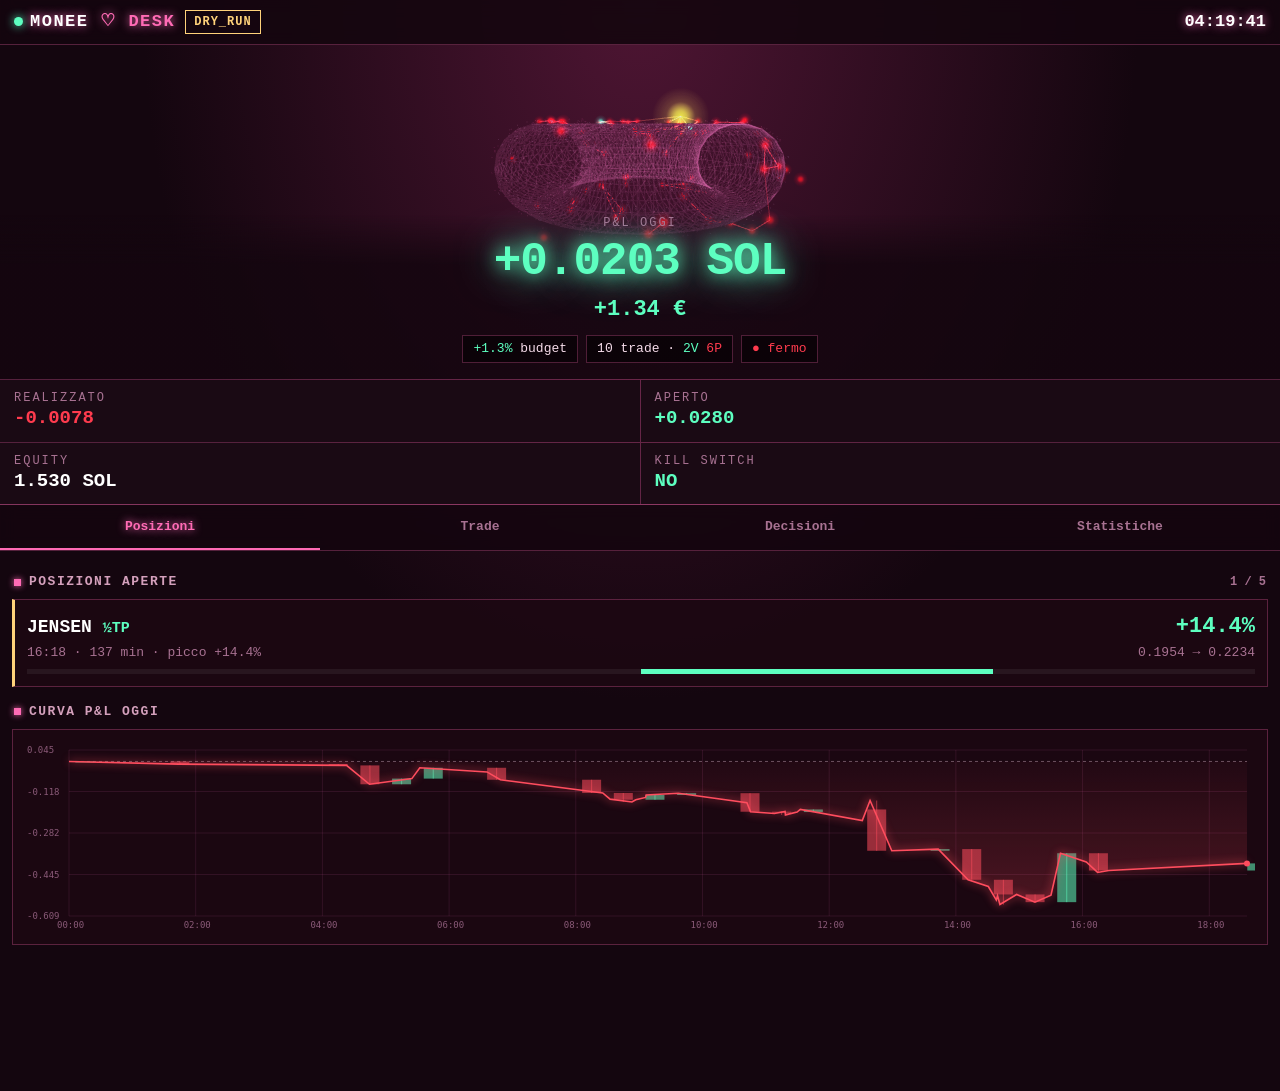
==== cel.html @ c0665f00 "feat: monee live dashboard" ====
<!doctype html><html lang="it"><head><meta charset="utf-8"><link rel="icon" href="data:,"><script>(function(){var q=new URLSearchParams(location.search),t=q.get('theme');if(t==='neon'||t==='pink')localStorage.setItem('monee_theme',t);t=localStorage.getItem('monee_theme')||'pink';document.documentElement.dataset.theme=t;})();
window.toggleTheme=function(){localStorage.setItem('monee_theme',document.documentElement.dataset.theme==='neon'?'pink':'neon');var u=new URL(location);u.searchParams.delete('theme');location.replace(u);};</script>
<meta name="viewport" content="width=device-width,initial-scale=1,viewport-fit=cover"><meta name="theme-color" content="#14060f">
<meta name="apple-mobile-web-app-capable" content="yes"><title>MONEE · CEL</title>
<link rel="stylesheet" href="cel.css"></head><body>
<div id="splash"><div class="sp-in"><div class="sp-logo">MONEE <span class="blossom blossom-slot">✿</span><br>PUMP.FUN DESK <span class="sparkle">✨</span></div><pre id="sp-log"></pre><div class="sp-bar"><i></i></div></div></div>
<header>
 <div class="brand"><i class="dot"></i>MONEE <span class="heart">♡</span> <span>DESK</span></div>
 <b id="mode" class="badge">—</b>
 <div class="clock" id="clock">--:--:--</div>
</header>
<section class="hero">
 <div id="torus"></div>
 <div class="hero-in">
  <label>P&L OGGI</label>
  <div class="big" id="pnl-sol">—</div>
  <div class="eur" id="pnl-eur">—</div>
  <div class="chips"><span id="c-pct">—</span><span id="c-wl">—</span><span id="c-alive">—</span></div>
 </div>
</section>
<div class="kpis">
 <div><label>REALIZZATO</label><b id="real">—</b></div><div><label>APERTO</label><b id="unreal">—</b></div>
 <div><label>EQUITY</label><b id="equity">—</b></div><div><label>KILL SWITCH</label><b id="kill">—</b></div>
</div>
<nav id="tabs"><button data-i="0" class="on">Posizioni</button><button data-i="1">Trade</button><button data-i="2">Decisioni</button><button data-i="3">Statistiche</button></nav>
<main id="pager">
 <section class="page" id="pg-pos"><h3>Posizioni aperte <em id="npos"></em></h3><div id="pos"></div>
  <h3>Curva P&L oggi</h3><div class="card"><canvas id="eq"></canvas></div></section>
 <section class="page"><h3>Trade chiusi <em id="ntr"></em></h3><div id="trades"></div></section>
 <section class="page"><h3>Funnel decisioni oggi</h3><div class="card" id="funnel"></div><h3>Ultime decisioni</h3><div id="dec"></div></section>
 <section class="page"><h3>Per strategia</h3><div id="strat"></div><h3>Rendimenti trade di oggi</h3><div class="card"><canvas id="hist"></canvas></div>
  <h3>Regole attive</h3><div class="card rules" id="rules"></div>
  <h3>Bot</h3><div class="card rules" id="sys"></div>
  <a class="switch" href="index.html?v=pc">🖥 Versione PC</a><a class="switch" href="#" onclick="toggleTheme();return false">♡ / ◆ Cambia tema</a></section>
</main>
<script type="module" src="cel.js"></script>
</body></html>
---- cel.css ----
:root{
  --bg:#14060f;--glow:#4e1533;--pn:rgba(28,8,18,.86);--bd:rgba(255,105,180,.28);--tx:#f6dcea;--mut:#a87292;
  --g:#5dffc0;--r:#ff3b4e;--c:#ff6bb5;--b:#c9a2ff;--y:#ffd27a;
  --h3:#d4a0bc;--row:rgba(255,105,180,.1);--headbg:rgba(20,6,15,.9);--kbg:#1a0a14;
  --herofade:linear-gradient(180deg,transparent,rgba(20,6,15,.85) 30%);
  --fnin:linear-gradient(90deg,var(--c),rgba(255,107,181,.25));--feedmut:#c498b0;--bartrack:rgba(255,107,181,.16);--splash:#10040a;
}
[data-theme="neon"]{
  --bg:#020509;--glow:#07213f;--pn:rgba(6,14,24,.85);--bd:rgba(0,170,255,.25);--tx:#cfe3f2;--mut:#5f7d93;
  --g:#00ff9c;--r:#ff2d55;--c:#18e0ff;--b:#2f7bff;--y:#ffd23f;
  --h3:#8fb7d3;--row:rgba(0,170,255,.1);--headbg:rgba(2,5,9,.88);--kbg:#040b14;
  --herofade:linear-gradient(180deg,transparent,rgba(2,5,9,.85) 30%);
  --fnin:linear-gradient(90deg,var(--c),rgba(24,224,255,.2));--feedmut:#8aa6bb;--bartrack:rgba(24,224,255,.15);--splash:#000;
}
*{box-sizing:border-box;margin:0;padding:0;-webkit-tap-highlight-color:transparent}
html,body{background:var(--bg);color:var(--tx);font:16px/1.35 "JetBrains Mono",ui-monospace,Menlo,Consolas,monospace;overscroll-behavior-y:none}
body{background:radial-gradient(ellipse at 50% 0%,var(--glow) 0%,var(--bg) 55%) fixed;padding-bottom:env(safe-area-inset-bottom)}
.up{color:var(--g)!important}.dn{color:var(--r)!important}.yel{color:var(--y)!important}.mut{color:var(--mut)}.flat{color:var(--tx)}
header{position:sticky;top:0;z-index:20;display:flex;align-items:center;gap:10px;padding:calc(env(safe-area-inset-top) + 10px) 14px 10px;background:var(--headbg);backdrop-filter:blur(8px);border-bottom:1px solid var(--bd)}
.brand{font-weight:800;font-size:17px;letter-spacing:1.5px;color:#fff;text-shadow:0 0 10px var(--c)}.brand span{color:var(--c)}
.dot{display:inline-block;width:9px;height:9px;border-radius:50%;background:var(--g);box-shadow:0 0 10px var(--g);margin-right:7px;animation:bl 1.2s infinite}@keyframes bl{50%{opacity:.25}}
.badge{font-size:12px;padding:3px 8px;border:1px solid var(--y);color:var(--y);letter-spacing:1px}.badge.live{border-color:var(--r);color:var(--r);animation:bl 1s infinite}
.clock{margin-left:auto;font-size:17px;font-weight:700;color:#fff;text-shadow:0 0 10px var(--c)}
.hero{position:relative;overflow:hidden;border-bottom:1px solid var(--bd);padding-top:170px}
#torus{position:absolute;left:0;right:0;top:0;height:230px;opacity:.9}#torus canvas{position:absolute;inset:0}
.labels3d{position:absolute;inset:0;pointer-events:none}.l3{position:absolute;left:0;top:0;font-size:11px;color:var(--y);background:rgba(0,0,0,.6);border:1px solid color-mix(in srgb,var(--y) 50%,transparent);padding:1px 4px;white-space:nowrap}
.hero-in{position:relative;text-align:center;pointer-events:none;padding:0 8px 16px;background:var(--herofade)}
.hero label,.kpis label{display:block;font-size:12px;letter-spacing:2px;color:var(--mut)}
.big{font-size:46px;font-weight:800;letter-spacing:-1px;text-shadow:0 0 18px currentColor,0 0 44px currentColor}
.eur{font-size:22px;font-weight:700;margin-top:2px}
.chips{display:flex;gap:8px;justify-content:center;margin-top:10px;flex-wrap:wrap}.chips>span{font-size:13px;padding:4px 10px;border:1px solid var(--bd);background:rgba(0,0,0,.55)}
.kpis{display:grid;grid-template-columns:1fr 1fr;gap:1px;background:var(--bd);border-bottom:1px solid var(--bd)}
.kpis div{background:var(--kbg);padding:10px 14px}.kpis b{font-size:19px;color:#fff}
nav{position:sticky;top:calc(env(safe-area-inset-top) + 51px);z-index:19;display:grid;grid-template-columns:repeat(4,1fr);background:var(--headbg);backdrop-filter:blur(8px);border-bottom:1px solid var(--bd)}
nav button{background:none;border:0;color:var(--mut);font:600 13px "JetBrains Mono",monospace;padding:14px 2px;border-bottom:2px solid transparent}
nav button.on{color:var(--c);border-bottom-color:var(--c);text-shadow:0 0 8px var(--c)}
#pager{display:flex;align-items:flex-start;transition:height .2s;overflow-x:auto;scroll-snap-type:x mandatory;scrollbar-width:none}#pager::-webkit-scrollbar{display:none}
.page{flex:0 0 100%;scroll-snap-align:start;padding:6px 12px 30px;min-height:60vh}
h3{font-size:13px;letter-spacing:1.5px;text-transform:uppercase;color:var(--h3);margin:16px 2px 8px;display:flex;align-items:center}
h3:before{content:"";width:7px;height:7px;background:var(--c);box-shadow:0 0 6px var(--c);margin-right:8px}h3 em{margin-left:auto;font-style:normal;color:var(--mut);font-size:12px;letter-spacing:0;text-transform:none}
.card,.item{background:var(--pn);border:1px solid var(--bd);padding:12px;position:relative}
.item{margin-bottom:8px;display:grid;grid-template-columns:1fr auto;gap:2px 10px;align-items:center}
.item .sym{font-size:18px;font-weight:700;color:#fff;overflow:hidden;text-overflow:ellipsis;white-space:nowrap}.item .pct{font-size:22px;font-weight:800;text-align:right}
.item .sub{font-size:13px;color:var(--mut)}.item .sub2{font-size:13px;text-align:right;color:var(--mut)}
.item.pos{border-left:3px solid var(--y)}.item.win{border-left:3px solid var(--g)}.item.loss{border-left:3px solid var(--r)}
.bar{grid-column:1/3;height:5px;background:rgba(255,255,255,.06);position:relative;margin-top:6px}.bar i{position:absolute;top:0;bottom:0}
canvas{width:100%;display:block}#eq{height:190px}#hist{height:150px}
.fn{display:grid;grid-template-columns:118px 1fr 52px;align-items:center;gap:8px;font-size:14px;margin:7px 0}
.fn .bx{height:14px;background:rgba(255,255,255,.05);position:relative}.fn .bx i{position:absolute;left:0;top:0;bottom:0;background:linear-gradient(90deg,var(--r),color-mix(in srgb,var(--r) 25%,transparent))}
.fn.ok .bx i{background:linear-gradient(90deg,var(--g),color-mix(in srgb,var(--g) 20%,transparent))}.fn.in .bx i{background:var(--fnin)}.fn .n{text-align:right;font-weight:700}
.dec{padding:10px 12px;border-bottom:1px solid var(--row);font-size:14px}.dec .h{display:flex;gap:8px;align-items:baseline}.dec .h b{font-size:15px}.dec .h small{margin-left:auto;color:var(--mut)}.dec p{color:var(--feedmut);font-size:13px;margin-top:3px;word-break:break-word}
.rules{display:grid;grid-template-columns:1fr;gap:0}.rules div{display:flex;justify-content:space-between;padding:7px 0;border-bottom:1px solid var(--row);font-size:14px}.rules span{color:var(--mut)}.rules b{color:var(--c)}
.st{display:grid;grid-template-columns:repeat(3,1fr);gap:6px;margin-top:8px}.st div{font-size:12px;color:var(--mut)}.st b{display:block;font-size:17px;color:#fff}
.switch{display:block;text-align:center;margin:22px 0;padding:14px;border:1px solid var(--bd);color:var(--c);text-decoration:none;font-size:15px}
.empty{padding:20px;text-align:center;color:var(--mut);border:1px dashed var(--bd)}
#splash{position:fixed;inset:0;z-index:100;background:var(--splash);display:flex;align-items:center;justify-content:center;transition:opacity .6s;padding:24px}#splash.off{opacity:0;pointer-events:none}
.sp-in{width:100%}.sp-logo{font-size:28px;font-weight:800;color:#fff;letter-spacing:2px;text-shadow:0 0 16px var(--c);margin-bottom:16px}.sp-logo span{color:var(--c)}
.sparkle{display:inline-block;animation:tw 1.2s ease-in-out infinite;text-shadow:0 0 10px #fff,0 0 18px var(--y)}
@keyframes tw{50%{opacity:.35;transform:scale(1.15)}}
#sp-log{color:var(--g);font-size:13px;white-space:pre-wrap;min-height:170px;text-shadow:0 0 6px var(--g)}.sp-bar{height:3px;background:var(--bartrack);margin-top:10px}.sp-bar i{display:block;height:100%;width:0;background:var(--c);transition:width .25s}
.err{position:fixed;bottom:16px;left:16px;right:16px;background:color-mix(in srgb,var(--r) 20%,transparent);border:1px solid var(--r);color:var(--r);padding:10px;z-index:60;display:none;text-align:center}
.labels3d{display:none}

[data-theme="neon"] .heart{font-size:0}
[data-theme="neon"] .heart::before{content:"//";font-size:17px;letter-spacing:1.5px}
[data-theme="neon"] .sparkle,[data-theme="neon"] .blossom{display:none}
[data-theme="neon"] .blossom-slot::before{content:"//";color:var(--c)}
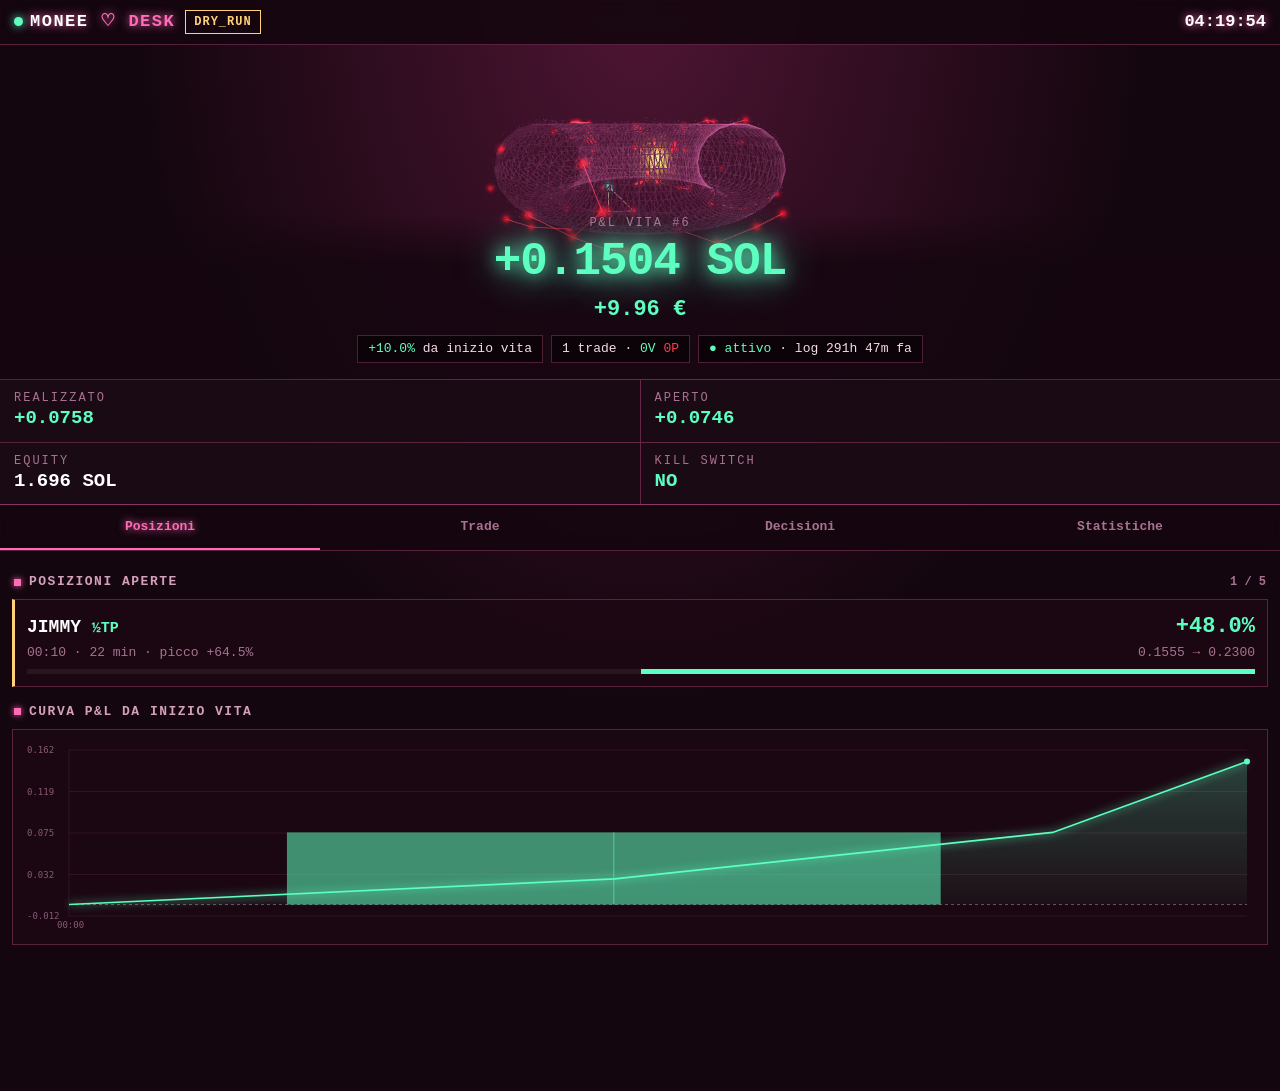
==== commit 1c6af897: "feat: show life P&L in the headline The PC and phone pages now headline P&L for the current life, wi" ====
--- a/cel.html
+++ b/cel.html
@@ -12,9 +12,10 @@
 <section class="hero">
  <div id="torus"></div>
  <div class="hero-in">
-  <label>P&L OGGI</label>
+  <label id="pnl-label">P&L VITA</label>
   <div class="big" id="pnl-sol">—</div>
   <div class="eur" id="pnl-eur">—</div>
+  <div class="today-pnl" id="pnl-today"></div>
   <div class="chips"><span id="c-pct">—</span><span id="c-wl">—</span><span id="c-alive">—</span></div>
  </div>
 </section>
@@ -25,10 +26,10 @@
 <nav id="tabs"><button data-i="0" class="on">Posizioni</button><button data-i="1">Trade</button><button data-i="2">Decisioni</button><button data-i="3">Statistiche</button></nav>
 <main id="pager">
  <section class="page" id="pg-pos"><h3>Posizioni aperte <em id="npos"></em></h3><div id="pos"></div>
-  <h3>Curva P&L oggi</h3><div class="card"><canvas id="eq"></canvas></div></section>
+  <h3>Curva P&L da inizio vita</h3><div class="card"><canvas id="eq"></canvas></div></section>
  <section class="page"><h3>Trade chiusi <em id="ntr"></em></h3><div id="trades"></div></section>
  <section class="page"><h3>Funnel decisioni oggi</h3><div class="card" id="funnel"></div><h3>Ultime decisioni</h3><div id="dec"></div></section>
- <section class="page"><h3>Per strategia</h3><div id="strat"></div><h3>Rendimenti trade di oggi</h3><div class="card"><canvas id="hist"></canvas></div>
+ <section class="page"><h3>Per strategia</h3><div id="strat"></div><h3>Rendimenti trade della vita</h3><div class="card"><canvas id="hist"></canvas></div>
   <h3>Regole attive</h3><div class="card rules" id="rules"></div>
   <h3>Bot</h3><div class="card rules" id="sys"></div>
   <a class="switch" href="index.html?v=pc">🖥 Versione PC</a><a class="switch" href="#" onclick="toggleTheme();return false">♡ / ◆ Cambia tema</a></section>
--- a/cel.css
+++ b/cel.css
@@ -28,6 +28,8 @@
 .hero label,.kpis label{display:block;font-size:12px;letter-spacing:2px;color:var(--mut)}
 .big{font-size:46px;font-weight:800;letter-spacing:-1px;text-shadow:0 0 18px currentColor,0 0 44px currentColor}
 .eur{font-size:22px;font-weight:700;margin-top:2px}
+.today-pnl{font-size:13px;color:var(--mut);margin-top:6px}
+.today-pnl b{font-weight:700}
 .chips{display:flex;gap:8px;justify-content:center;margin-top:10px;flex-wrap:wrap}.chips>span{font-size:13px;padding:4px 10px;border:1px solid var(--bd);background:rgba(0,0,0,.55)}
 .kpis{display:grid;grid-template-columns:1fr 1fr;gap:1px;background:var(--bd);border-bottom:1px solid var(--bd)}
 .kpis div{background:var(--kbg);padding:10px 14px}.kpis b{font-size:19px;color:#fff}
